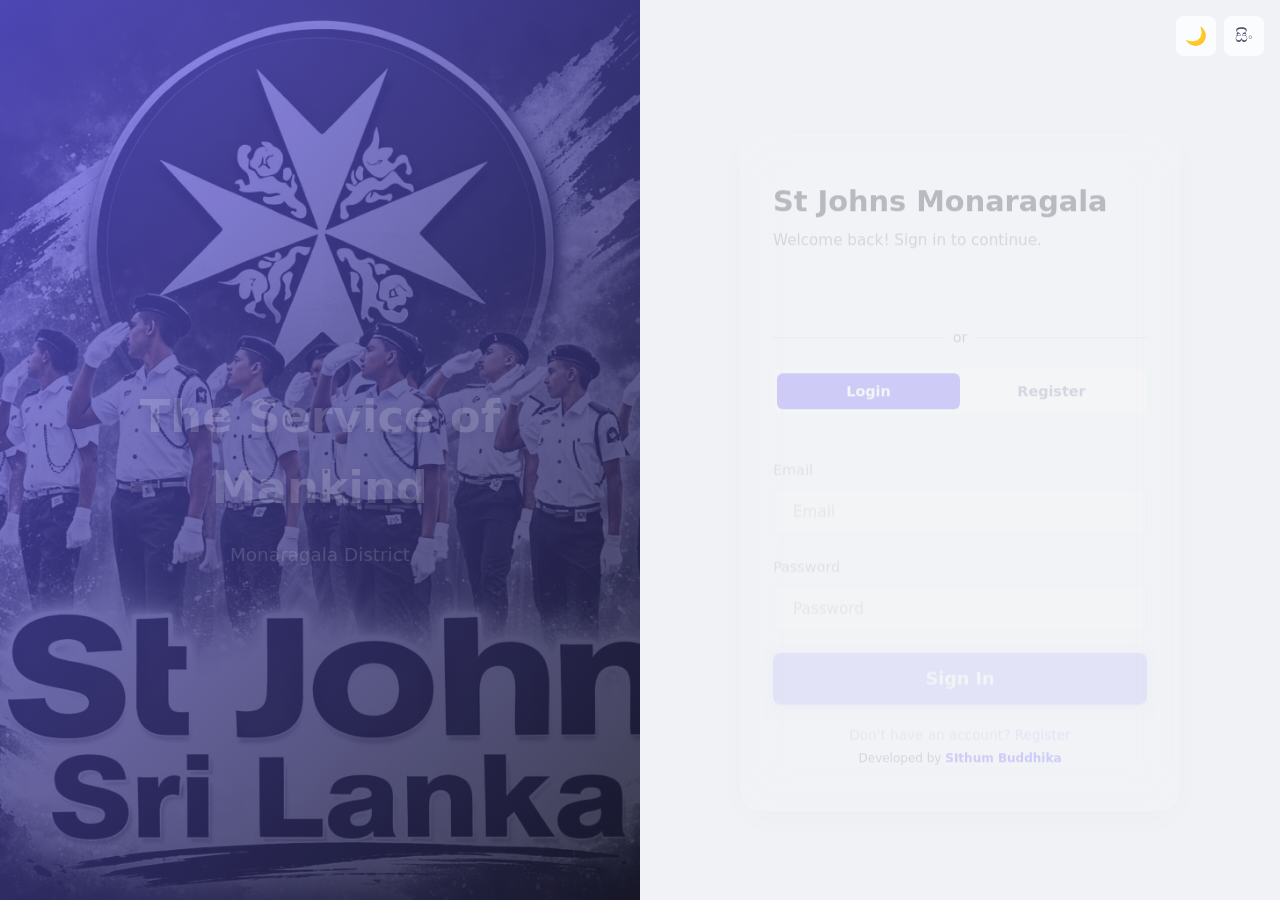
==== admin.html @ d73243bd "final final" ====
<!DOCTYPE html>
<html lang="en" data-theme="light">
<head>
  <meta charset="UTF-8" />
  <meta name="viewport" content="width=device-width, initial-scale=1.0" />
  <meta name="description" content="Admin Dashboard – View student availability, find the best day for class." />
  <title>St Johns Monaragala – Admin Dashboard</title>
  <link rel="stylesheet" href="css/style.css?v=3" />
  <link rel="icon" href="data:image/svg+xml,<svg xmlns='http://www.w3.org/2000/svg' viewBox='0 0 100 100'><text y='.9em' font-size='90'>📚</text></svg>" />
</head>
<body>
  <!-- Animated BG -->
  <div class="bg-animated">
    <div class="orb"></div>
    <div class="orb"></div>
    <div class="orb"></div>
  </div>

  <div class="page-wrapper">
    <!-- Navbar -->
    <nav class="navbar">
      <div class="container">
        <div class="logo">
          <img src="images/logo.png" alt="Logo" class="app-logo" />
          <span data-lang-key="app_name">St Johns Monaragala</span>
        </div>
        <div class="nav-controls">
          <div class="dropdown" id="profileDropdown">
            <button class="icon-btn" id="headerProfileBtn" data-tooltip="Profile & Settings">👤</button>
            <div class="dropdown-menu">
              <div class="dropdown-item" onclick="document.querySelector('[data-tab=\'adminProfileTab\']').click(); document.getElementById('profileDropdown').classList.remove('show');">
                <span class="dropdown-icon">🧑‍💼</span> <span data-lang-key="profile">Profile</span>
              </div>
              <div class="dropdown-item" onclick="document.querySelector('[data-tab=\'settingsTab\']').click(); document.getElementById('profileDropdown').classList.remove('show');">
                <span class="dropdown-icon">⚙️</span> <span data-lang-key="settings">Settings</span>
              </div>
            </div>
          </div>
        </div>
      </div>
    </nav>
    <!-- Dashboard Layout -->
    <div class="dashboard-layout">
      <!-- Sidebar / Bottom Nav -->
      <aside class="sidebar" id="sidebar">
        <div class="sidebar-menu">
          <button class="menu-item active" data-tab="dashboardTab">
            <span class="icon">🏠</span>
            <span class="label" data-lang-key="overview">Overview</span>
          </button>
          <button class="menu-item" data-tab="weeklyTab">
            <span class="icon">📅</span>
            <span class="label" data-lang-key="weekly_view">Weekly View</span>
          </button>
          <button class="menu-item" data-tab="bestDayTab">
            <span class="icon">🏆</span>
            <span class="label" data-lang-key="best_day">Best Day</span>
          </button>
          <button class="menu-item" data-tab="yearlyTab">
            <span class="icon">🗓️</span>
            <span class="label" data-lang-key="yearly_view">Yearly View</span>
          </button>
          <button class="menu-item" data-tab="studentsTab">
            <span class="icon">👥</span>
            <span class="label" data-lang-key="students_list">Students</span>
          </button>
          <!-- Hidden triggers for dropdown tabs -->
          <button class="menu-item" data-tab="adminProfileTab" style="display:none;"></button>
          <button class="menu-item" data-tab="settingsTab" style="display:none;"></button>
        </div>
      </aside>

      <!-- Dashboard -->
    <main class="dashboard">
      <div class="container">
        <!-- Tab: Dashboard Home -->
        <div id="dashboardTab" class="tab-content active">
          <!-- Header -->
          <div class="dash-header">
            <h1>🎓 <span data-lang-key="admin_dashboard">Admin Dashboard</span></h1>
            <p class="greeting"><span data-lang-key="admin_greeting">Manage your class availability</span> – <strong id="userName"></strong></p>
          </div>

          <!-- Stat Cards -->
          <div class="dash-grid dash-grid-3 mb-3">
            <div class="stat-card">
              <div class="stat-icon" style="background:var(--free-bg);color:var(--success)">👥</div>
              <div class="stat-value" id="statTotal">0</div>
              <div class="stat-label" data-lang-key="total_students">Total Students</div>
            </div>
            <div class="stat-card">
              <div class="stat-icon" style="background:rgba(116,185,255,0.15);color:var(--info)">📝</div>
              <div class="stat-value" id="statResponded">0</div>
              <div class="stat-label" data-lang-key="responded">Responded</div>
            </div>
            <div class="stat-card">
              <div class="stat-icon" style="background:rgba(253,203,110,0.2);color:#f39c12">📊</div>
              <div class="stat-value" id="statRate">–</div>
              <div class="stat-label" data-lang-key="availability_rate">Availability Rate</div>
            </div>
          </div>
        </div>

        <!-- Week Picker -->
        <div class="week-picker" id="globalWeekPicker">
          <div class="week-nav">
            <button class="icon-btn" id="prevWeek" data-tooltip="Previous Week">◀</button>
            <button class="btn btn-secondary btn-sm" id="todayWeek">📅 Today</button>
            <button class="icon-btn" id="nextWeek" data-tooltip="Next Week">▶</button>
          </div>
          <div class="week-label" id="weekLabel"></div>
        </div>

        <!-- Tab: Weekly View -->
        <div id="weeklyTab" class="tab-content">
          <div class="glass-card">
            <div class="section-title">
              <span class="icon" style="background:rgba(116,185,255,0.15);color:var(--info)">📅</span>
              <span data-lang-key="weekly_view">Weekly View</span>
            </div>
            <div class="table-wrap">
              <table class="data-table">
                <thead>
                  <tr>
                    <th data-lang-key="student_name">Student</th>
                    <th data-lang-key="mon">Mon</th>
                    <th data-lang-key="tue">Tue</th>
                    <th data-lang-key="wed">Wed</th>
                    <th data-lang-key="thu">Thu</th>
                    <th data-lang-key="fri">Fri</th>
                    <th data-lang-key="sat">Sat</th>
                    <th data-lang-key="sun">Sun</th>
                  </tr>
                </thead>
                <tbody id="weeklyTableBody">
                  <tr><td colspan="8"><div class="spinner"></div></td></tr>
                </tbody>
                <tfoot>
                  <tr id="weeklyStats"></tr>
                </tfoot>
              </table>
            </div>
          </div>
        </div>

        <!-- Tab: Best Day -->
        <div id="bestDayTab" class="tab-content">
          <div id="bestDayBanner" class="best-day-banner mb-3">
            <span class="best-icon">🏆</span>
            <div class="best-info">
              <h3 data-lang-key="best_day_title">Best Day for Class</h3>
              <p data-lang-key="loading">Loading...</p>
            </div>
          </div>
          <div class="glass-card">
            <div class="section-title">
              <span class="icon" style="background:rgba(253,203,110,0.2);color:#f39c12">📊</span>
              <span data-lang-key="details">Details</span>
            </div>
            <div id="bestDayBars"></div>
          </div>
        </div>

        <!-- Tab: Yearly View -->
        <div id="yearlyTab" class="tab-content">
          <div class="glass-card">
            <div class="section-title">
              <span class="icon" style="background:var(--free-bg);color:var(--success)">🗓️</span>
              <span data-lang-key="yearly_view">Yearly View</span>
            </div>
            <div class="year-picker">
              <label data-lang-key="year">Year</label>
              <select class="form-control" id="yearSelect" style="width:auto">
                <script>
                  const y = new Date().getFullYear();
                  for (let i = y - 2; i <= y + 1; i++) {
                    document.write(`<option value="${i}" ${i === y ? 'selected' : ''}>${i}</option>`);
                  }
                </script>
              </select>
            </div>
            <div class="heatmap-wrap" id="heatmapContainer">
              <div class="spinner"></div>
            </div>
          </div>
        </div>

        <!-- Tab: Students -->
        <div id="studentsTab" class="tab-content">
          <div class="glass-card">
            <div class="section-title">
              <span class="icon" style="background:var(--gradient-1);color:white">👥</span>
              <span data-lang-key="students_list">Students</span>
            </div>
            <div id="studentList">
              <div class="spinner"></div>
            </div>
          </div>
        </div>

        <!-- Tab: Admin Profile -->
        <div id="adminProfileTab" class="tab-content">
          <div class="dash-header">
            <h1>🧑‍💼 <span data-lang-key="admin_profile">Admin Profile</span></h1>
            <p class="greeting"><span data-lang-key="manage_admin_account">Manage your admin account and permissions</span></p>
          </div>
          
          <div class="dash-grid dash-grid-2">
            <!-- Change Password Card -->
            <div class="glass-card">
              <div class="section-title">
                <span class="icon" style="background:rgba(225,112,85,0.15);color:var(--danger)">🔑</span>
                <span data-lang-key="change_password">Change Password</span>
              </div>
              <form id="changePasswordForm">
                <div class="form-group">
                  <label data-lang-key="current_password">Current Password</label>
                  <input type="password" class="form-control" name="old_password" required>
                </div>
                <div class="form-group">
                  <label data-lang-key="new_password">New Password</label>
                  <input type="password" class="form-control" name="new_password" required minlength="4">
                </div>
                <button type="submit" class="btn btn-primary btn-block">
                  <span data-lang-key="update_password">Update Password</span>
                </button>
              </form>
            </div>

            <!-- Add Admin Card -->
            <div class="glass-card">
              <div class="section-title">
                <span class="icon" style="background:rgba(0,184,148,0.15);color:var(--success)">👤+</span>
                <span data-lang-key="add_new_admin">Add New Admin</span>
              </div>
              <form id="addAdminForm">
                <div class="form-group">
                  <label data-lang-key="full_name">Full Name</label>
                  <input type="text" class="form-control" name="name" required>
                </div>
                <div class="form-group">
                  <label data-lang-key="email">Email</label>
                  <input type="email" class="form-control" name="email" required>
                </div>
                <div class="form-group">
                  <label data-lang-key="password">Password</label>
                  <input type="password" class="form-control" name="password" required minlength="4">
                </div>
                <button type="submit" class="btn btn-success btn-block">
                  <span data-lang-key="create_admin">Create Admin</span>
                </button>
              </form>
            </div>
          </div>
        </div>

        <!-- Tab: Settings -->
        <div id="settingsTab" class="tab-content">
          <div class="dash-header">
            <h1>⚙️ <span data-lang-key="settings">Settings</span></h1>
            <p class="greeting"><span data-lang-key="app_preferences">App preferences and options</span></p>
          </div>
          <div class="glass-card">
            <div class="section-title">
              <span class="icon" style="background:rgba(253,203,110,0.2);color:#f39c12">⚙️</span>
              <span data-lang-key="preferences">Preferences</span>
            </div>
            <div class="profile-details" style="display:flex; flex-direction:column; gap:16px;">
              <div class="form-group" style="margin:0; display:flex; justify-content:space-between; align-items:center;">
                <label style="margin:0; font-size:1rem;" data-lang-key="theme">Theme</label>
                <button class="btn btn-secondary theme-toggle" style="width: auto;">🌙 Theme</button>
              </div>
              <div class="form-group" style="margin:0; display:flex; justify-content:space-between; align-items:center;">
                <label style="margin:0; font-size:1rem;" data-lang-key="language">Language</label>
                <button class="btn btn-secondary lang-toggle" style="width: auto;">සිං Sinhala</button>
              </div>
              <!-- Biometric Login (only visible in mobile app) -->
              <div class="form-group" id="biometricRow" style="margin:0; display:none; justify-content:space-between; align-items:center;">
                <label style="margin:0; font-size:1rem;" data-lang-key="biometric_login">🔐 Biometric Login</label>
                <button class="btn btn-secondary" id="biometricToggleBtn" style="width: auto;">Enable</button>
              </div>
              <hr style="border:0; border-top:1px solid var(--border); margin:8px 0;">
              <button class="btn btn-primary btn-block logout-btn" style="background:var(--danger); border:none;" id="logoutBtn">
                🚪 <span data-lang-key="logout">Logout</span>
              </button>
              
              <!-- Developer Credit (Settings Only) -->
              <div style="text-align: center; padding: 20px 0 0 0; color: var(--text-muted); font-size: 0.75rem; border-top: 1px solid var(--border); margin-top: 10px;">
                Developed by <a href="https://www.linkedin.com/in/sithum-buddhika-764192311/" target="_blank" style="color: var(--accent); text-decoration: none; font-weight: 600;">SIthum Buddhika</a>
              </div>
            </div>
          </div>
        </div>

      </div>
    </main>
    </div> <!-- .dashboard-layout -->
  </div>

  <script src="js/lang.js"></script>
  <script src="js/app.js"></script>
  <script>initAdminPage();</script>
</body>
</html>
---- css/style.css ----
/* ====================================================
   Class Attend – Design System
   ==================================================== */

/* ---------- Google Fonts ---------- */
@import url('https://fonts.googleapis.com/css2?family=Inter:wght@300;400;500;600;700;800&family=Noto+Sans+Sinhala:wght@300;400;500;600;700&display=swap');

/* ---------- CSS Custom Properties ---------- */
:root {
  /* Colors – Light Mode */
  --bg-primary:    #f0f2f5;
  --bg-secondary:  #ffffff;
  --bg-card:       rgba(255,255,255,0.75);
  --bg-glass:      rgba(255,255,255,0.45);
  --text-primary:  #1a1a2e;
  --text-secondary:#4a4a6a;
  --text-muted:    #8888a8;
  --accent:        #6c63ff;
  --accent-light:  #a29bfe;
  --accent-dark:   #5a52d5;
  --success:       #00b894;
  --danger:        #e17055;
  --warning:       #fdcb6e;
  --info:          #74b9ff;
  --border:        rgba(0,0,0,0.08);
  --shadow:        0 8px 32px rgba(0,0,0,0.08);
  --shadow-lg:     0 20px 60px rgba(0,0,0,0.12);
  --glass-border:  rgba(255,255,255,0.3);
  --gradient-1:    var(--accent);
  --gradient-2:    var(--success);
  --gradient-3:    var(--accent);
  --gradient-hero: var(--accent);
  --free-bg:       rgba(0,184,148,0.15);
  --free-border:   #00b894;
  --busy-bg:       rgba(225,112,85,0.15);
  --busy-border:   #e17055;
  --heatmap-0:     #e8e8f0;
  --heatmap-1:     #c5cae9;
  --heatmap-2:     #9fa8da;
  --heatmap-3:     #7986cb;
  --heatmap-4:     #5c6bc0;
  --heatmap-5:     #3f51b5;
  --radius-sm:  8px;
  --radius-md: 14px;
  --radius-lg: 20px;
  --radius-xl: 28px;
  --transition: 0.3s cubic-bezier(.4,0,.2,1);
}

/* ---------- Dark Mode ---------- */
[data-theme="dark"] {
  --bg-primary:    #0f0f1a;
  --bg-secondary:  #1a1a2e;
  --bg-card:       rgba(26,26,46,0.8);
  --bg-glass:      rgba(26,26,46,0.55);
  --text-primary:  #e8e8f0;
  --text-secondary:#b8b8d0;
  --text-muted:    #6868a0;
  --border:        rgba(255,255,255,0.06);
  --shadow:        0 8px 32px rgba(0,0,0,0.3);
  --shadow-lg:     0 20px 60px rgba(0,0,0,0.4);
  --glass-border:  rgba(255,255,255,0.08);
  --gradient-hero: #2d1b4e;
  --free-bg:       rgba(0,184,148,0.2);
  --busy-bg:       rgba(225,112,85,0.2);
  --heatmap-0:     #1a1a2e;
  --heatmap-1:     #252548;
  --heatmap-2:     #353568;
  --heatmap-3:     #454588;
  --heatmap-4:     #5555a8;
  --heatmap-5:     #6c63ff;
}

/* ---------- Reset & Base ---------- */
*, *::before, *::after { margin:0; padding:0; box-sizing:border-box; }

html {
  scroll-behavior: smooth;
  font-size: 16px;
}

body {
  font-family: 'Inter', 'Noto Sans Sinhala', system-ui, sans-serif;
  background: var(--bg-primary);
  color: var(--text-primary);
  line-height: 1.6;
  min-height: 100vh;
  transition: background var(--transition), color var(--transition);
  overflow-x: hidden;
}

a { color: var(--accent); text-decoration: none; }
a:hover { color: var(--accent-dark); }

/* ---------- Animated Background ---------- */
.bg-animated {
  position: fixed;
  top: 0; left: 0;
  width: 100%; height: 100%;
  z-index: 0;
  overflow: hidden;
  pointer-events: none;
  display: none;
}
.bg-animated .orb {
  position: absolute;
  border-radius: 50%;
  filter: blur(80px);
  opacity: 0.3;
  animation: orbFloat 20s ease-in-out infinite alternate;
}
.bg-animated .orb:nth-child(1) {
  width: 500px; height: 500px;
  background: var(--accent);
  top: -150px; left: -100px;
  animation-duration: 25s;
}
.bg-animated .orb:nth-child(2) {
  width: 400px; height: 400px;
  background: #e17055;
  bottom: -100px; right: -80px;
  animation-duration: 20s;
  animation-delay: -5s;
}
.bg-animated .orb:nth-child(3) {
  width: 300px; height: 300px;
  background: #00b894;
  top: 50%; left: 50%;
  transform: translate(-50%, -50%);
  animation-duration: 18s;
  animation-delay: -10s;
}

@keyframes orbFloat {
  0%   { transform: translate(0, 0) scale(1); }
  33%  { transform: translate(50px, -80px) scale(1.1); }
  66%  { transform: translate(-40px, 60px) scale(0.9); }
  100% { transform: translate(30px, -30px) scale(1.05); }
}

/* ---------- Layout ---------- */
.page-wrapper {
  position: relative;
  z-index: 1;
  min-height: 100vh;
  display: flex;
  flex-direction: column;
}

.container {
  width: 100%;
  max-width: 1200px;
  margin: 0 auto;
  padding: 0 20px;
}

/* ---------- Navbar ---------- */
.navbar {
  position: fixed;
  top: 0;
  left: 0;
  width: 100%;
  z-index: 110;
  background: var(--bg-glass);
  backdrop-filter: blur(20px);
  -webkit-backdrop-filter: blur(20px);
  border-bottom: 1px solid var(--glass-border);
  padding: 12px 0;
  transition: background var(--transition);
}
.navbar .container {
  display: flex;
  align-items: center;
  justify-content: space-between;
  gap: 16px;
}
.navbar .logo {
  font-size: 1.35rem;
  font-weight: 700;
  color: var(--accent);
  display: flex;
  align-items: center;
  gap: 8px;
}
.navbar .logo img.app-logo {
  height: 28px;
  width: auto;
  object-fit: contain;
}
.nav-controls {
  display: flex;
  align-items: center;
  gap: 8px;
}

/* ---------- Dropdown ---------- */
.dropdown {
  position: relative;
  display: inline-block;
}
.dropdown-menu {
  position: absolute;
  top: calc(100% + 10px);
  right: 0;
  background: var(--bg-secondary);
  border: 1px solid var(--border);
  border-radius: var(--radius-md);
  box-shadow: var(--shadow);
  min-width: 180px;
  opacity: 0;
  visibility: hidden;
  transform: translateY(-10px);
  transition: all var(--transition);
  z-index: 1000;
  overflow: hidden;
}
.dropdown.show .dropdown-menu {
  opacity: 1;
  visibility: visible;
  transform: translateY(0);
}
.dropdown-item {
  display: flex;
  align-items: center;
  gap: 12px;
  padding: 12px 16px;
  color: var(--text-primary);
  text-decoration: none;
  font-weight: 500;
  font-size: 0.95rem;
  transition: background var(--transition);
  cursor: pointer;
}
.dropdown-item:hover {
  background: var(--bg-card);
  color: var(--accent);
}
.dropdown-icon {
  font-size: 1.1rem;
}

/* ---------- Icon Buttons ---------- */
.icon-btn {
  width: 40px; height: 40px;
  border: none;
  border-radius: var(--radius-sm);
  background: var(--bg-card);
  color: var(--text-secondary);
  cursor: pointer;
  display: flex;
  align-items: center;
  justify-content: center;
  transition: all var(--transition);
  position: relative;
  font-size: 1.1rem;
}
.icon-btn:hover {
  background: var(--accent);
  color: white;
  transform: translateY(-2px);
  box-shadow: 0 4px 15px rgba(108,99,255,0.3);
}
.icon-btn.active {
  background: var(--accent);
  color: white;
}

/* ---------- Glassmorphism Card ---------- */
.glass-card {
  background: var(--bg-glass);
  backdrop-filter: blur(20px);
  -webkit-backdrop-filter: blur(20px);
  border: 1px solid var(--glass-border);
  border-radius: var(--radius-lg);
  padding: 32px;
  box-shadow: var(--shadow);
  transition: all var(--transition);
  animation: fadeSlideUp 0.5s ease-out both;
}
.glass-card:hover {
  box-shadow: var(--shadow-lg);
  transform: translateY(-2px);
}

@keyframes fadeSlideUp {
  from { opacity: 0; transform: translateY(30px); }
  to   { opacity: 1; transform: translateY(0); }
}

/* ---------- Buttons ---------- */
.btn {
  display: inline-flex;
  align-items: center;
  justify-content: center;
  gap: 8px;
  padding: 12px 28px;
  border: none;
  border-radius: var(--radius-sm);
  font-family: inherit;
  font-size: 0.95rem;
  font-weight: 600;
  cursor: pointer;
  transition: all var(--transition);
  position: relative;
  overflow: hidden;
}
.btn::after {
  content: '';
  position: absolute;
  top: 50%; left: 50%;
  width: 0; height: 0;
  border-radius: 50%;
  background: rgba(255,255,255,0.3);
  transition: width 0.5s, height 0.5s, top 0.5s, left 0.5s;
}
.btn:active::after {
  width: 300px; height: 300px;
  top: -100px; left: -100px;
}
.btn-primary {
  background: var(--gradient-1);
  color: white;
  box-shadow: 0 4px 15px rgba(108,99,255,0.3);
}
.btn-primary:hover {
  transform: translateY(-2px);
  box-shadow: 0 8px 25px rgba(108,99,255,0.4);
}
.btn-secondary {
  background: var(--bg-card);
  color: var(--text-primary);
  border: 1px solid var(--border);
}
.btn-secondary:hover {
  background: var(--accent);
  color: white;
  border-color: var(--accent);
}
.btn-success {
  background: var(--gradient-2);
  color: white;
  box-shadow: 0 4px 15px rgba(0,184,148,0.3);
}
.btn-success:hover {
  transform: translateY(-2px);
  box-shadow: 0 8px 25px rgba(0,184,148,0.4);
}
.btn-sm { padding: 8px 18px; font-size: 0.85rem; }
.btn-lg { padding: 16px 36px; font-size: 1.1rem; }
.btn-block { width: 100%; }

/* ---------- Form ---------- */
.form-group {
  margin-bottom: 20px;
}
.form-group label {
  display: block;
  margin-bottom: 6px;
  font-weight: 500;
  font-size: 0.9rem;
  color: var(--text-secondary);
}
.form-control {
  width: 100%;
  padding: 13px 18px;
  border: 2px solid var(--border);
  border-radius: var(--radius-sm);
  background: var(--bg-secondary);
  color: var(--text-primary);
  font-family: inherit;
  font-size: 0.95rem;
  transition: all var(--transition);
  outline: none;
}
.form-control:focus {
  border-color: var(--accent);
  box-shadow: 0 0 0 4px rgba(108,99,255,0.12);
}
.form-control::placeholder {
  color: var(--text-muted);
}

/* ---------- Auth Layout ---------- */
.auth-split-layout {
  display: flex;
  min-height: 100vh;
  width: 100%;
}

.auth-image {
  display: none;
  flex: 1;
  background: url('../images/login-bg.jpeg') center/cover no-repeat;
  position: relative;
}

.auth-image-overlay {
  position: absolute;
  top: 0; left: 0; width: 100%; height: 100%;
  background: linear-gradient(135deg, rgba(108,99,255,0.7) 0%, rgba(26,26,46,0.85) 100%);
  display: flex;
  align-items: center;
  justify-content: center;
  padding: 40px;
}

.auth-branding {
  text-align: center;
  color: white;
  max-width: 440px;
  animation: fadeSlideUp 0.8s ease-out;
}

.auth-branding svg {
  margin-bottom: 24px;
  filter: drop-shadow(0 8px 16px rgba(0,0,0,0.3));
}

.auth-branding h2 {
  font-size: 2.8rem;
  font-weight: 800;
  margin-bottom: 16px;
  text-shadow: 0 4px 12px rgba(0,0,0,0.3);
}

.auth-branding p {
  font-size: 1.15rem;
  opacity: 0.9;
  line-height: 1.6;
}

.auth-content {
  flex: 1;
  display: flex;
  align-items: center;
  justify-content: center;
  position: relative;
  background: var(--bg-primary);
  overflow: hidden;
}

.auth-content .bg-animated {
  position: absolute;
}

@media (max-width: 899px) {
  .auth-split-layout {
    flex-direction: column;
  }
  .auth-image {
    display: flex;
    flex: none;
    height: 40vh;
    min-height: 280px;
    width: 100%;
  }
  .auth-branding svg {
    width: 56px;
    height: 56px;
    margin-bottom: 12px;
  }
  .auth-branding h2 {
    font-size: 1.8rem;
    margin-bottom: 4px;
    line-height: 1.2;
  }
  .auth-branding p {
    font-size: 1rem;
    font-weight: 500;
  }
  .auth-content {
    flex: 1;
    border-radius: 32px 32px 0 0;
    margin-top: -32px;
    z-index: 5;
    background: var(--bg-primary);
  }
  .auth-page {
    padding-top: 40px;
  }
}

@media (min-width: 900px) {
  .auth-image {
    display: block;
  }
}

.auth-page {
  display: flex;
  align-items: center;
  justify-content: center;
  width: 100%;
  padding: 20px;
  position: relative;
  z-index: 10;
}
.auth-card {
  width: 100%;
  max-width: 440px;
}
.auth-card h1 {
  font-size: 1.8rem;
  font-weight: 800;
  margin-bottom: 4px;
  color: var(--text-primary);
}
.auth-card .subtitle {
  color: var(--text-muted);
  margin-bottom: 28px;
  font-size: 0.95rem;
}
.auth-tabs {
  display: flex;
  gap: 0;
  margin-bottom: 28px;
  background: var(--bg-secondary);
  border-radius: var(--radius-sm);
  padding: 4px;
}
.auth-tab {
  flex: 1;
  padding: 10px;
  text-align: center;
  border: none;
  background: none;
  border-radius: 6px;
  font-family: inherit;
  font-size: 0.9rem;
  font-weight: 600;
  color: var(--text-muted);
  cursor: pointer;
  transition: all var(--transition);
}
.auth-tab.active {
  background: var(--accent);
  color: white;
}
.auth-form { display: none; }
.auth-form.active { display: block; animation: fadeSlideUp 0.3s ease-out; }

.auth-footer {
  text-align: center;
  margin-top: 20px;
  color: var(--text-muted);
  font-size: 0.85rem;
}

/* Auth page controls */
.auth-controls {
  position: fixed;
  top: 16px;
  right: 16px;
  display: flex;
  gap: 8px;
  z-index: 100;
}

/* ---------- Dashboard Layout & Sidebar ---------- */
.dashboard-layout {
  display: flex;
  flex: 1;
  position: relative;
  padding-top: 65px; /* Offset for fixed top navbar */
}

.sidebar {
  width: 250px;
  background: var(--bg-glass);
  backdrop-filter: blur(20px);
  -webkit-backdrop-filter: blur(20px);
  border-right: 1px solid var(--glass-border);
  padding: 32px 16px;
  display: flex;
  flex-direction: column;
  position: sticky;
  top: 70px;
  height: calc(100vh - 70px);
  z-index: 90;
}

.sidebar-menu {
  display: flex;
  flex-direction: column;
  gap: 8px;
}

.menu-item {
  display: flex;
  align-items: center;
  gap: 12px;
  padding: 14px 16px;
  border: none;
  background: transparent;
  color: var(--text-secondary);
  border-radius: var(--radius-sm);
  font-family: inherit;
  font-size: 1rem;
  font-weight: 600;
  cursor: pointer;
  transition: all var(--transition);
  text-align: left;
}

.menu-item:hover {
  background: rgba(108, 99, 255, 0.1);
  color: var(--accent);
  transform: translateX(4px);
}

.menu-item.active {
  background: var(--gradient-1);
  color: white;
  box-shadow: 0 4px 15px rgba(108, 99, 255, 0.3);
}

.menu-item .icon {
  font-size: 1.2rem;
  transition: all var(--transition);
}

.dashboard {
  flex: 1;
  padding: 24px 0;
  overflow-x: hidden;
}

@media (max-width: 899px) {
  .dashboard-layout {
    flex-direction: column;
  }
  .sidebar {
    position: fixed;
    top: auto;
    bottom: 20px; /* Floating pill styling */
    left: 50%;
    transform: translateX(-50%);
    width: max-content; /* Allow pill to shrink fit the items */
    min-width: 260px; /* Ensure it is reasonably wide for 3 items */
    max-width: calc(100% - 20px); /* Adjust max-width to allow more space on small phones */
    height: 70px;
    border-right: none;
    border-top: none;
    border-radius: 35px;
    padding: 0 16px; /* Add internal horizontal padding for a perfect pill */
    z-index: 1000;
    background: var(--bg-secondary);
    box-shadow: 0 10px 30px rgba(0,0,0,0.1), 0 1px 3px rgba(0,0,0,0.05);
    transition: background var(--transition);
  }
  .sidebar-menu {
    position: relative;
    flex-direction: row;
    justify-content: space-evenly; /* Spread items nicely */
    height: 100%;
    align-items: center;
    gap: 8px; /* Prevent items from sticking together if squished */
  }
  .menu-item {
    position: relative;
    display: flex;
    flex-direction: column;
    align-items: center;
    justify-content: center;
    width: 60px;
    height: 100%;
    padding: 0;
    margin: 0;
    background: transparent;
    border: none;
    border-radius: 0;
    z-index: 1;
    cursor: pointer;
  }
  .menu-item:hover {
    transform: none;
    background: transparent;
    color: var(--text-secondary);
  }
  .menu-item .icon {
    position: relative;
    font-size: 1.4rem;
    display: flex;
    align-items: center;
    justify-content: center;
    width: 50px;
    height: 50px;
    border-radius: 50%;
    transition: transform 0.4s cubic-bezier(0.68, -0.55, 0.265, 1.55), background 0.3s, color 0.3s, box-shadow 0.3s;
    color: var(--text-secondary);
    z-index: 2;
  }
  .menu-item .label {
    position: absolute;
    bottom: 12px;
    font-size: 0.65rem;
    font-weight: 600;
    color: var(--text-primary);
    opacity: 0; /* Hidden initially */
    transform: translateY(10px);
    transition: 0.4s cubic-bezier(0.68, -0.55, 0.265, 1.55);
    white-space: nowrap;
    pointer-events: none; /* Prevent blocking clicks */
  }
  .menu-item.active {
    background: transparent;
    box-shadow: none;
    color: var(--accent);
  }
  .menu-item.active .icon {
    transform: translateY(-28px);
    background: var(--bg-secondary);
    color: var(--accent);
    /* Cutout illusion using page background color border */
    box-shadow: 0 0 0 6px var(--bg-primary);
  }
  .menu-item.active .label {
    opacity: 1;
    transform: translateY(0);
  }
  .dashboard {
    padding-bottom: 110px; /* Space for the floating bottom nav */
  }

}
.dash-header {
  margin-bottom: 32px;
}
.dash-header h1 {
  font-size: 1.8rem;
  font-weight: 800;
  margin-bottom: 4px;
}
.dash-header .greeting {
  color: var(--text-secondary);
  font-size: 1rem;
}
.dash-grid {
  display: grid;
  gap: 24px;
}
.dash-grid-2 { grid-template-columns: repeat(auto-fit, minmax(340px, 1fr)); }
.dash-grid-3 { grid-template-columns: repeat(auto-fit, minmax(280px, 1fr)); }
.dash-grid-4 { grid-template-columns: repeat(auto-fit, minmax(220px, 1fr)); }

@media (max-width: 899px) {
  .dash-grid {
    grid-template-columns: repeat(2, 1fr) !important;
    gap: 12px;
  }
  .dash-grid-2 {
    grid-template-columns: 1fr !important;
  }
  .dash-grid-3, .dash-grid-4 {
    grid-template-columns: repeat(2, 1fr) !important;
  }
  .stat-card {
    padding: 16px;
  }
  .stat-card .stat-icon {
    width: 32px; height: 32px;
    font-size: 1.1rem;
    margin-bottom: 8px;
  }
  .stat-card .stat-value {
    font-size: 1.4rem;
    margin-bottom: 4px;
  }
  .stat-card .stat-label {
    font-size: 0.75rem;
    white-space: nowrap;
    overflow: hidden;
    text-overflow: ellipsis;
  }
}

/* Section titles */
.section-title {
  font-size: 1.1rem;
  font-weight: 700;
  margin-bottom: 16px;
  display: flex;
  align-items: center;
  gap: 8px;
}
.section-title .icon {
  width: 32px; height: 32px;
  border-radius: 8px;
  display: flex;
  align-items: center;
  justify-content: center;
  font-size: 1rem;
}

/* ---------- Week Picker ---------- */
.week-picker {
  display: flex;
  align-items: center;
  gap: 12px;
  margin-bottom: 24px;
  flex-wrap: wrap;
}
.week-picker .week-label {
  font-size: 1.05rem;
  font-weight: 600;
  color: var(--text-primary);
}
.week-nav {
  display: flex;
  align-items: center;
  gap: 4px;
}

/* ---------- Availability Grid ---------- */
.avail-grid {
  display: grid;
  grid-template-columns: repeat(7, 1fr);
  gap: 12px;
  margin-bottom: 24px;
}
@media (max-width: 899px) {
  .avail-grid {
    grid-template-columns: repeat(3, 1fr);
  }
  .avail-grid .day-card:last-child {
    grid-column: span 3;
  }
}
@media (max-width: 599px) {
  .avail-grid {
    grid-template-columns: repeat(2, 1fr);
  }
  .avail-grid .day-card:last-child {
    grid-column: span 2;
  }
  .week-picker {
    justify-content: center;
    flex-direction: column-reverse;
    gap: 16px;
  }
}
.day-card {
  background: var(--bg-card);
  border: 2px solid var(--border);
  border-radius: var(--radius-md);
  padding: 20px 12px;
  text-align: center;
  cursor: pointer;
  transition: all var(--transition);
  user-select: none;
}
.day-card .day-name {
  font-weight: 700;
  font-size: 0.85rem;
  text-transform: uppercase;
  letter-spacing: 0.5px;
  margin-bottom: 8px;
  color: var(--text-secondary);
}
.day-card .day-status {
  font-size: 1.8rem;
  margin-bottom: 4px;
  transition: transform var(--transition);
}
.day-card .day-label {
  font-size: 0.8rem;
  color: var(--text-muted);
  font-weight: 500;
}
.day-card:hover {
  transform: translateY(-4px);
  box-shadow: var(--shadow);
}
.day-card.free {
  background: var(--free-bg);
  border-color: var(--free-border);
}
.day-card.free .day-name { color: var(--success); }
.day-card.free .day-status { transform: scale(1.1); }
.day-card.busy {
  background: var(--busy-bg);
  border-color: var(--busy-border);
}
.day-card.busy .day-name { color: var(--danger); }

/* ---------- Stat Cards ---------- */
.stat-card {
  padding: 24px;
  border-radius: var(--radius-lg);
  background: var(--bg-glass);
  backdrop-filter: blur(10px);
  -webkit-backdrop-filter: blur(10px);
  border: 1px solid var(--glass-border);
  transition: all 0.4s cubic-bezier(.4,0,.2,1);
  animation: fadeSlideUp 0.5s ease-out both;
  position: relative;
  overflow: hidden;
}
.stat-card::before {
  content: '';
  position: absolute;
  top: 0; left: 0; right: 0; height: 4px;
  background: var(--gradient-1);
  opacity: 0;
  transition: opacity 0.3s ease;
}
.stat-card:nth-child(2)::before { background: var(--info); }
.stat-card:nth-child(3)::before { background: #f39c12; }
.stat-card:nth-child(4)::before { background: var(--success); }

.stat-card:nth-child(2) { animation-delay: .08s; }
.stat-card:nth-child(3) { animation-delay: .16s; }
.stat-card:nth-child(4) { animation-delay: .24s; }
.stat-card .stat-icon {
  width: 48px; height: 48px;
  border-radius: 12px;
  display: flex;
  align-items: center;
  justify-content: center;
  font-size: 1.4rem;
  margin-bottom: 12px;
  transition: transform 0.3s ease;
}
.stat-card .stat-value {
  font-size: 2.2rem;
  font-weight: 800;
  line-height: 1;
  margin-bottom: 6px;
  color: var(--text-primary);
}
.stat-card .stat-label {
  font-size: 0.9rem;
  color: var(--text-muted);
  font-weight: 600;
}
.stat-card:hover {
  transform: translateY(-6px);
  box-shadow: var(--shadow-lg);
  border-color: transparent;
}
.stat-card:hover::before {
  opacity: 1;
}
.stat-card:hover .stat-icon {
  transform: scale(1.1) rotate(5deg);
}

/* ---------- Admin Table ---------- */
.table-wrap {
  overflow-x: auto;
  border-radius: var(--radius-md);
  border: 1px solid var(--border);
  background: var(--bg-card);
  position: relative;
  /* Custom scrollbar for table wrap */
  scrollbar-width: thin;
  scrollbar-color: var(--accent) var(--bg-primary);
}
.table-wrap::-webkit-scrollbar {
  height: 6px;
}
.table-wrap::-webkit-scrollbar-track {
  background: var(--bg-primary);
  border-radius: 4px;
}
.table-wrap::-webkit-scrollbar-thumb {
  background-color: var(--accent);
  border-radius: 4px;
}

.data-table {
  width: 100%;
  border-collapse: collapse;
  font-size: 0.9rem;
  min-width: 650px;
}
.data-table th, .data-table td {
  padding: 14px 16px;
  text-align: center;
  border-bottom: 1px solid var(--border);
}
.data-table th {
  background: var(--bg-secondary);
  font-weight: 600;
  color: var(--text-secondary);
  text-transform: uppercase;
  font-size: 0.75rem;
  letter-spacing: 0.5px;
}
.data-table td:first-child,
.data-table th:first-child {
  text-align: left;
  font-weight: 600;
  position: sticky;
  left: 0;
  background: var(--bg-card);
  z-index: 10;
  box-shadow: 2px 0 8px rgba(0,0,0,0.06);
}
.data-table th:first-child {
  background: var(--bg-secondary);
  z-index: 15;
}
.data-table tr:last-child td { border-bottom: none; }
.data-table tr:hover td {
  background: rgba(108, 99, 255, 0.05);
}
.dot-free, .dot-busy {
  display: inline-block;
  width: 28px; height: 28px;
  border-radius: 50%;
  line-height: 28px;
  font-size: 0.8rem;
}
.dot-free { background: var(--free-bg); color: var(--success); }
.dot-busy { background: var(--busy-bg); color: var(--danger); }

/* ---------- Best Day Banner ---------- */
.best-day-banner {
  background: var(--gradient-1);
  color: white;
  border-radius: var(--radius-lg);
  padding: 28px 32px;
  display: flex;
  align-items: center;
  gap: 20px;
  animation: fadeSlideUp 0.5s ease-out both;
  position: relative;
  overflow: hidden;
}
.best-day-banner::before {
  content: '';
  position: absolute;
  top: -50%; right: -20%;
  width: 300px; height: 300px;
  border-radius: 50%;
  background: rgba(255,255,255,0.08);
}
.best-day-banner .best-icon {
  font-size: 3rem;
  animation: pulse 2s ease-in-out infinite;
}
.best-day-banner .best-info h3 {
  font-size: 1.3rem;
  font-weight: 700;
  margin-bottom: 4px;
}
.best-day-banner .best-info p {
  opacity: 0.85;
  font-size: 0.95rem;
}

@keyframes pulse {
  0%, 100% { transform: scale(1); }
  50%      { transform: scale(1.1); }
}

/* ---------- Heatmap ---------- */
.heatmap-wrap {
  overflow-x: auto;
  padding-bottom: 8px;
}
.heatmap {
  display: grid;
  grid-template-columns: 50px repeat(53, 16px);
  grid-template-rows: repeat(7, 16px);
  gap: 3px;
  margin: 16px 0;
}
.heatmap .hm-label {
  font-size: 0.7rem;
  color: var(--text-muted);
  display: flex;
  align-items: center;
}
.heatmap .hm-cell {
  border-radius: 3px;
  background: var(--heatmap-0);
  transition: all var(--transition);
  cursor: pointer;
  position: relative;
}
.heatmap .hm-cell:hover {
  transform: scale(1.6);
  z-index: 5;
  box-shadow: 0 0 8px rgba(108,99,255,0.4);
}
.heatmap .hm-cell[data-level="1"] { background: var(--heatmap-1); }
.heatmap .hm-cell[data-level="2"] { background: var(--heatmap-2); }
.heatmap .hm-cell[data-level="3"] { background: var(--heatmap-3); }
.heatmap .hm-cell[data-level="4"] { background: var(--heatmap-4); }
.heatmap .hm-cell[data-level="5"] { background: var(--heatmap-5); }

.heatmap-legend {
  display: flex;
  align-items: center;
  gap: 4px;
  font-size: 0.75rem;
  color: var(--text-muted);
  margin-top: 8px;
}
.heatmap-legend .swatch {
  width: 14px; height: 14px;
  border-radius: 3px;
}

/* ---------- Toast Notification ---------- */
.toast-container {
  position: fixed;
  bottom: 24px;
  right: 24px;
  z-index: 9999;
  display: flex;
  flex-direction: column;
  gap: 8px;
}
.toast {
  padding: 14px 24px;
  border-radius: var(--radius-sm);
  color: white;
  font-weight: 500;
  font-size: 0.9rem;
  box-shadow: var(--shadow-lg);
  animation: toastIn 0.4s ease-out, toastOut 0.4s 2.6s ease-in forwards;
  max-width: 360px;
}
.toast-success { background: var(--success); }
.toast-error   { background: var(--danger); }
.toast-info    { background: var(--info); }

@keyframes toastIn {
  from { transform: translateX(120%); opacity: 0; }
  to   { transform: translateX(0); opacity: 1; }
}
@keyframes toastOut {
  from { transform: translateX(0); opacity: 1; }
  to   { transform: translateX(120%); opacity: 0; }
}

/* ---------- Loading Spinner ---------- */
.spinner {
  width: 36px; height: 36px;
  border: 3px solid var(--border);
  border-top-color: var(--accent);
  border-radius: 50%;
  animation: spin 0.8s linear infinite;
  margin: 20px auto;
}
@keyframes spin {
  to { transform: rotate(360deg); }
}

.loading-overlay {
  position: fixed;
  inset: 0;
  background: rgba(0,0,0,0.3);
  backdrop-filter: blur(4px);
  display: flex;
  align-items: center;
  justify-content: center;
  z-index: 9998;
}

/* ---------- Empty State ---------- */
.empty-state {
  text-align: center;
  padding: 48px 24px;
  color: var(--text-muted);
}
.empty-state .empty-icon {
  font-size: 3rem;
  margin-bottom: 12px;
}
.empty-state p {
  font-size: 1rem;
}

/* ---------- Tooltip ---------- */
[data-tooltip] {
  position: relative;
}
[data-tooltip]::after {
  content: attr(data-tooltip);
  position: absolute;
  bottom: calc(100% + 8px);
  left: 50%;
  transform: translateX(-50%) scale(0.8);
  background: var(--text-primary);
  color: var(--bg-primary);
  padding: 5px 10px;
  border-radius: 6px;
  font-size: 0.75rem;
  white-space: nowrap;
  pointer-events: none;
  opacity: 0;
  transition: all 0.2s;
}
[data-tooltip]:hover::after {
  opacity: 1;
  transform: translateX(-50%) scale(1);
}

/* ---------- Year picker ---------- */
.year-picker {
  display: flex;
  align-items: center;
  gap: 12px;
  margin-bottom: 16px;
}

/* ---------- Student List ---------- */
.student-list {
  list-style: none;
}
.student-list li {
  display: flex;
  align-items: center;
  justify-content: space-between;
  padding: 12px 16px;
  border-bottom: 1px solid var(--border);
  transition: background var(--transition);
}
.student-list li:hover { background: var(--bg-card); }
.student-list li:last-child { border-bottom: none; }
.student-list .student-name {
  font-weight: 500;
  display: flex;
  align-items: center;
  gap: 10px;
}
.student-list .student-avatar {
  width: 34px; height: 34px;
  border-radius: 50%;
  background: var(--gradient-1);
  color: white;
  display: flex;
  align-items: center;
  justify-content: center;
  font-weight: 700;
  font-size: 0.85rem;
}
.student-list .student-email {
  color: var(--text-muted);
  font-size: 0.85rem;
}

/* ---------- Progress Bar ---------- */
.progress-bar {
  height: 8px;
  background: var(--border);
  border-radius: 4px;
  overflow: hidden;
  margin-top: 8px;
}
.progress-bar .fill {
  height: 100%;
  border-radius: 4px;
  background: var(--gradient-1);
  transition: width 0.8s cubic-bezier(.4,0,.2,1);
}

/* ---------- Tab navigation ---------- */
.tab-nav {
  display: flex;
  gap: 0;
  background: var(--bg-secondary);
  border-radius: var(--radius-sm);
  padding: 4px;
  margin-bottom: 24px;
  overflow-x: auto;
}
.tab-btn {
  flex: 1;
  padding: 10px 16px;
  text-align: center;
  border: none;
  background: none;
  border-radius: 6px;
  font-family: inherit;
  font-size: 0.85rem;
  font-weight: 600;
  color: var(--text-muted);
  cursor: pointer;
  transition: all var(--transition);
  white-space: nowrap;
}
.tab-btn.active {
  background: var(--accent);
  color: white;
}
.tab-content { display: none; animation: fadeSlideUp 0.3s ease-out; }
.tab-content.active { display: block; }

/* ---------- Badge ---------- */
.badge {
  display: inline-flex;
  align-items: center;
  padding: 3px 10px;
  border-radius: 20px;
  font-size: 0.75rem;
  font-weight: 600;
}
.badge-success { background: var(--free-bg); color: var(--success); }
.badge-danger  { background: var(--busy-bg); color: var(--danger); }
.badge-info    { background: rgba(116,185,255,0.15); color: var(--info); }

/* ---------- Responsive ---------- */
@media (max-width: 768px) {
  .avail-grid {
    grid-template-columns: repeat(4, 1fr);
  }
  .navbar .logo { font-size: 1.1rem; }
  .glass-card { padding: 20px; }
  .auth-card h1 { font-size: 1.5rem; }
  .dash-header h1 { font-size: 1.4rem; }
  .best-day-banner {
    flex-direction: column;
    text-align: center;
    padding: 20px;
  }
  .heatmap {
    grid-template-columns: 40px repeat(53, 12px);
    grid-template-rows: repeat(7, 12px);
    gap: 2px;
  }
  .stat-card .stat-value { font-size: 1.5rem; }
}

@media (max-width: 480px) {
  .avail-grid {
    grid-template-columns: repeat(2, 1fr);
  }
  .nav-controls { gap: 4px; }
  .icon-btn { width: 36px; height: 36px; font-size: 0.95rem; }
  .container { padding: 0 12px; }
  .week-picker { gap: 8px; }
  .data-table th, .data-table td { padding: 8px 10px; font-size: 0.8rem; }
  .tab-btn { padding: 8px 12px; font-size: 0.8rem; }
}

/* ---------- Utility ---------- */
.text-center { text-align: center; }
.mt-1 { margin-top: 8px; }
.mt-2 { margin-top: 16px; }
.mt-3 { margin-top: 24px; }
.mt-4 { margin-top: 32px; }
.mb-1 { margin-bottom: 8px; }
.mb-2 { margin-bottom: 16px; }
.mb-3 { margin-bottom: 24px; }
.gap-1 { gap: 8px; }
.gap-2 { gap: 16px; }
.flex { display: flex; }
.flex-wrap { flex-wrap: wrap; }
.items-center { align-items: center; }
.justify-between { justify-content: space-between; }
.hidden { display: none !important; }
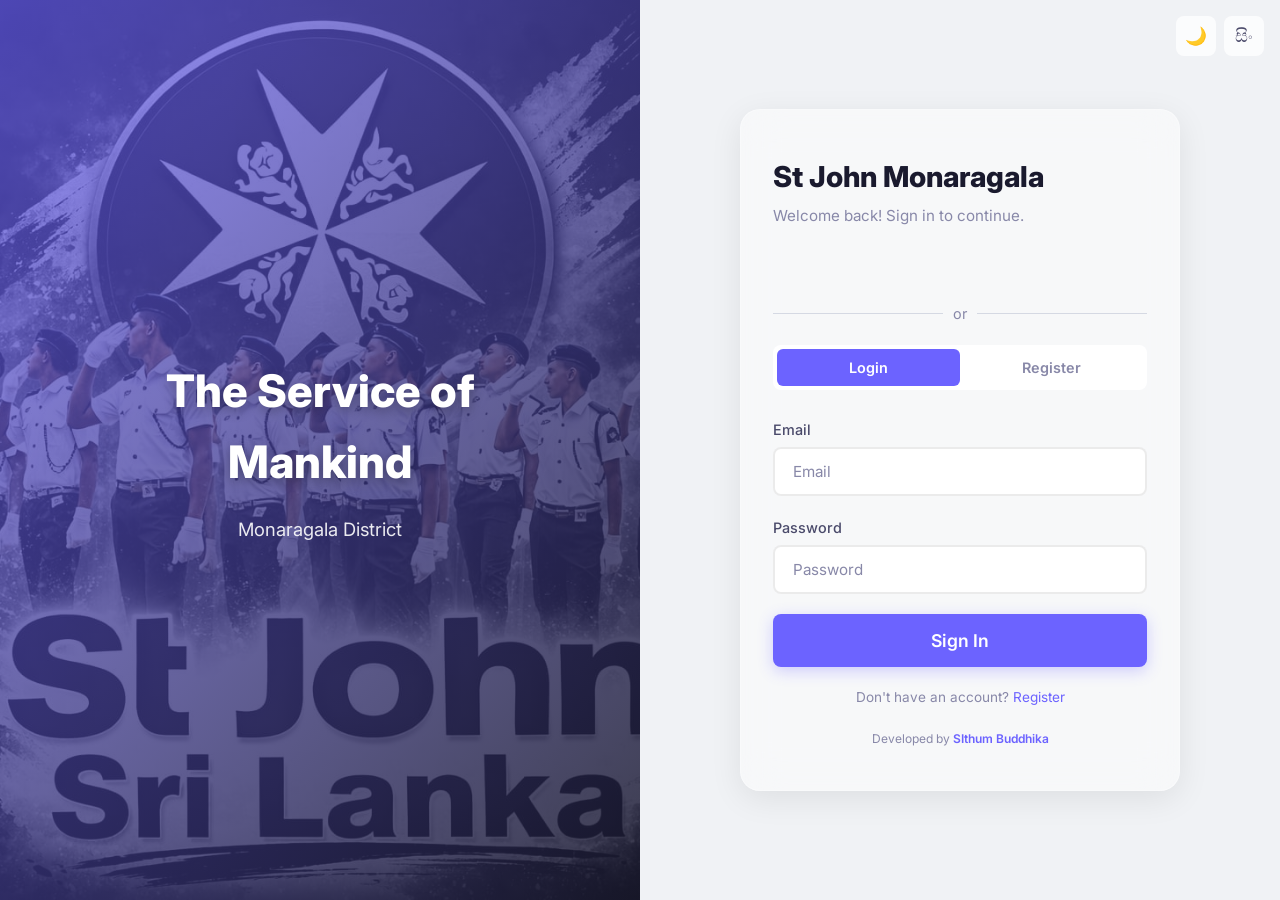
==== commit 737b2f4c: "final" ====
--- a/admin.html
+++ b/admin.html
@@ -4,7 +4,7 @@
   <meta charset="UTF-8" />
   <meta name="viewport" content="width=device-width, initial-scale=1.0" />
   <meta name="description" content="Admin Dashboard – View student availability, find the best day for class." />
-  <title>St Johns Monaragala – Admin Dashboard</title>
+  <title>St John Monaragala – Admin Dashboard</title>
   <link rel="stylesheet" href="css/style.css?v=3" />
   <link rel="icon" href="data:image/svg+xml,<svg xmlns='http://www.w3.org/2000/svg' viewBox='0 0 100 100'><text y='.9em' font-size='90'>📚</text></svg>" />
 </head>
@@ -22,7 +22,7 @@
       <div class="container">
         <div class="logo">
           <img src="images/logo.png" alt="Logo" class="app-logo" />
-          <span data-lang-key="app_name">St Johns Monaragala</span>
+          <span data-lang-key="app_name">St John Monaragala</span>
         </div>
         <div class="nav-controls">
           <div class="dropdown" id="profileDropdown">
